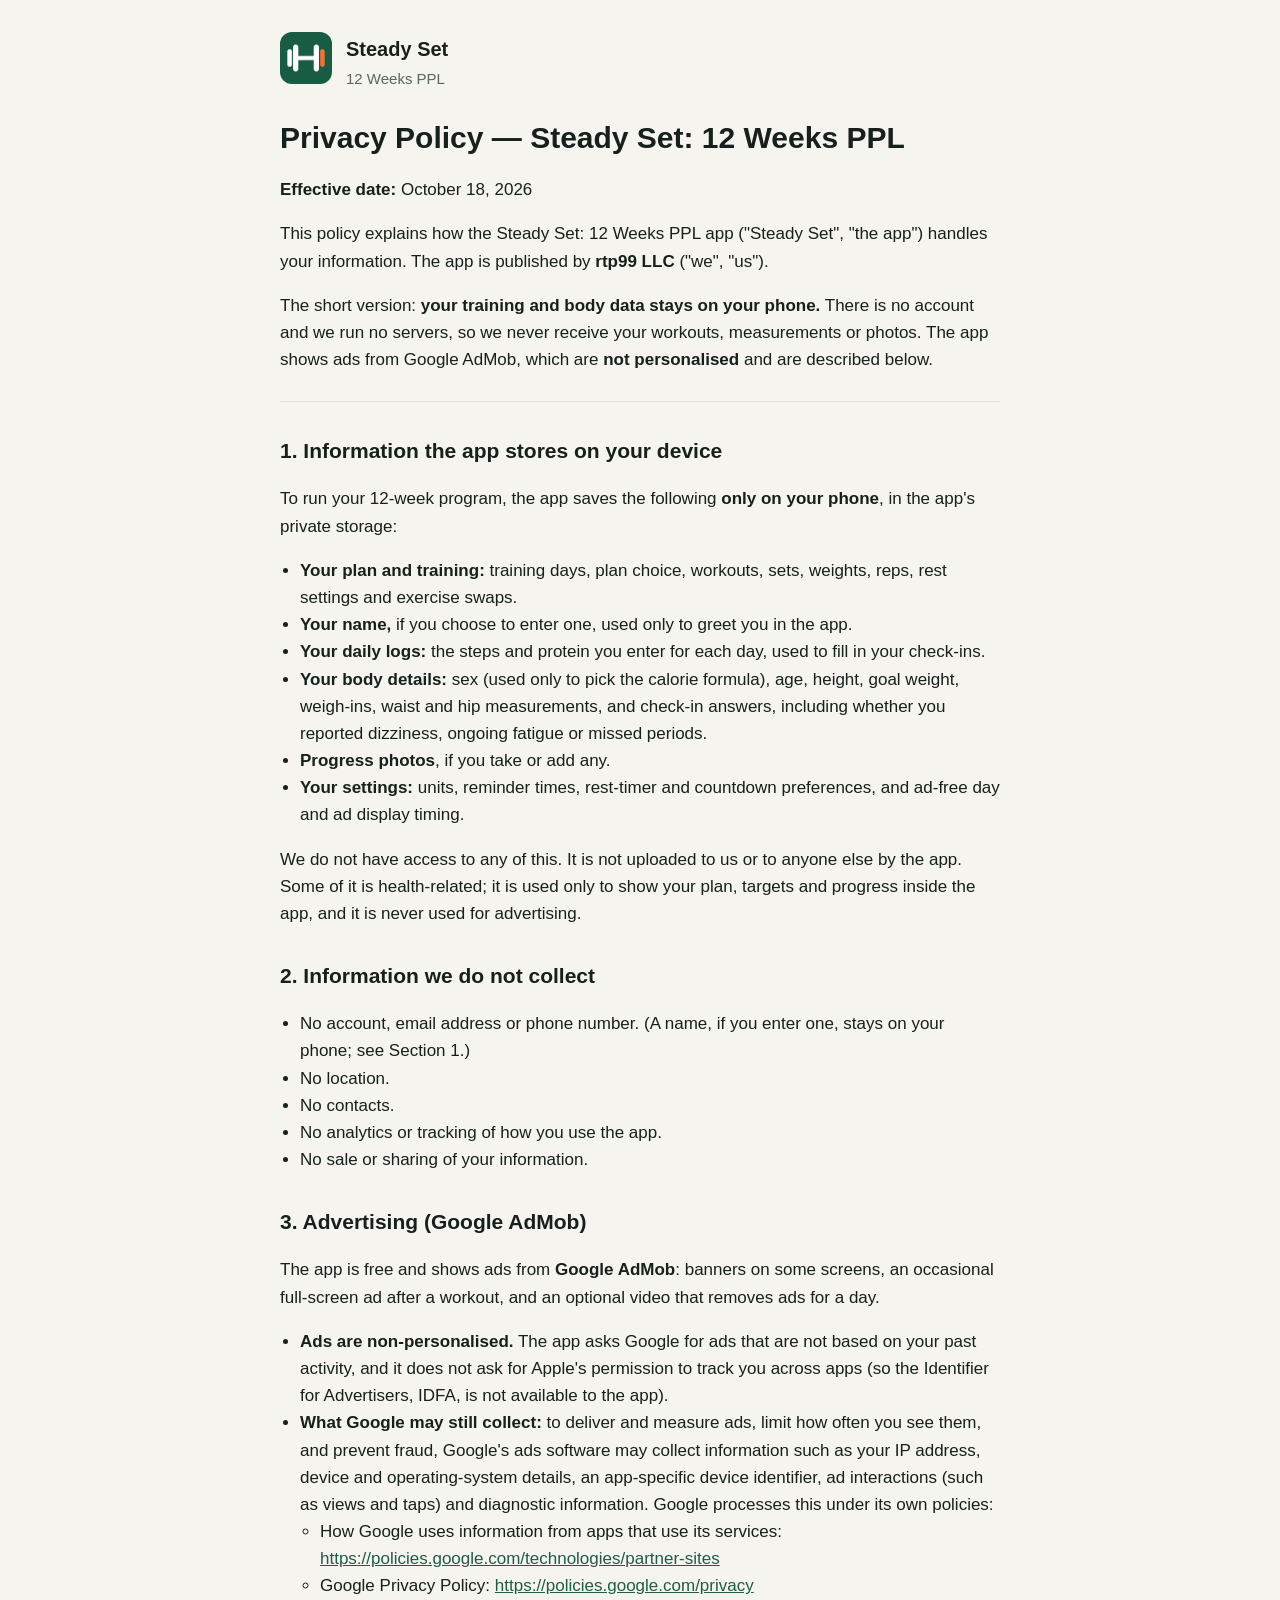
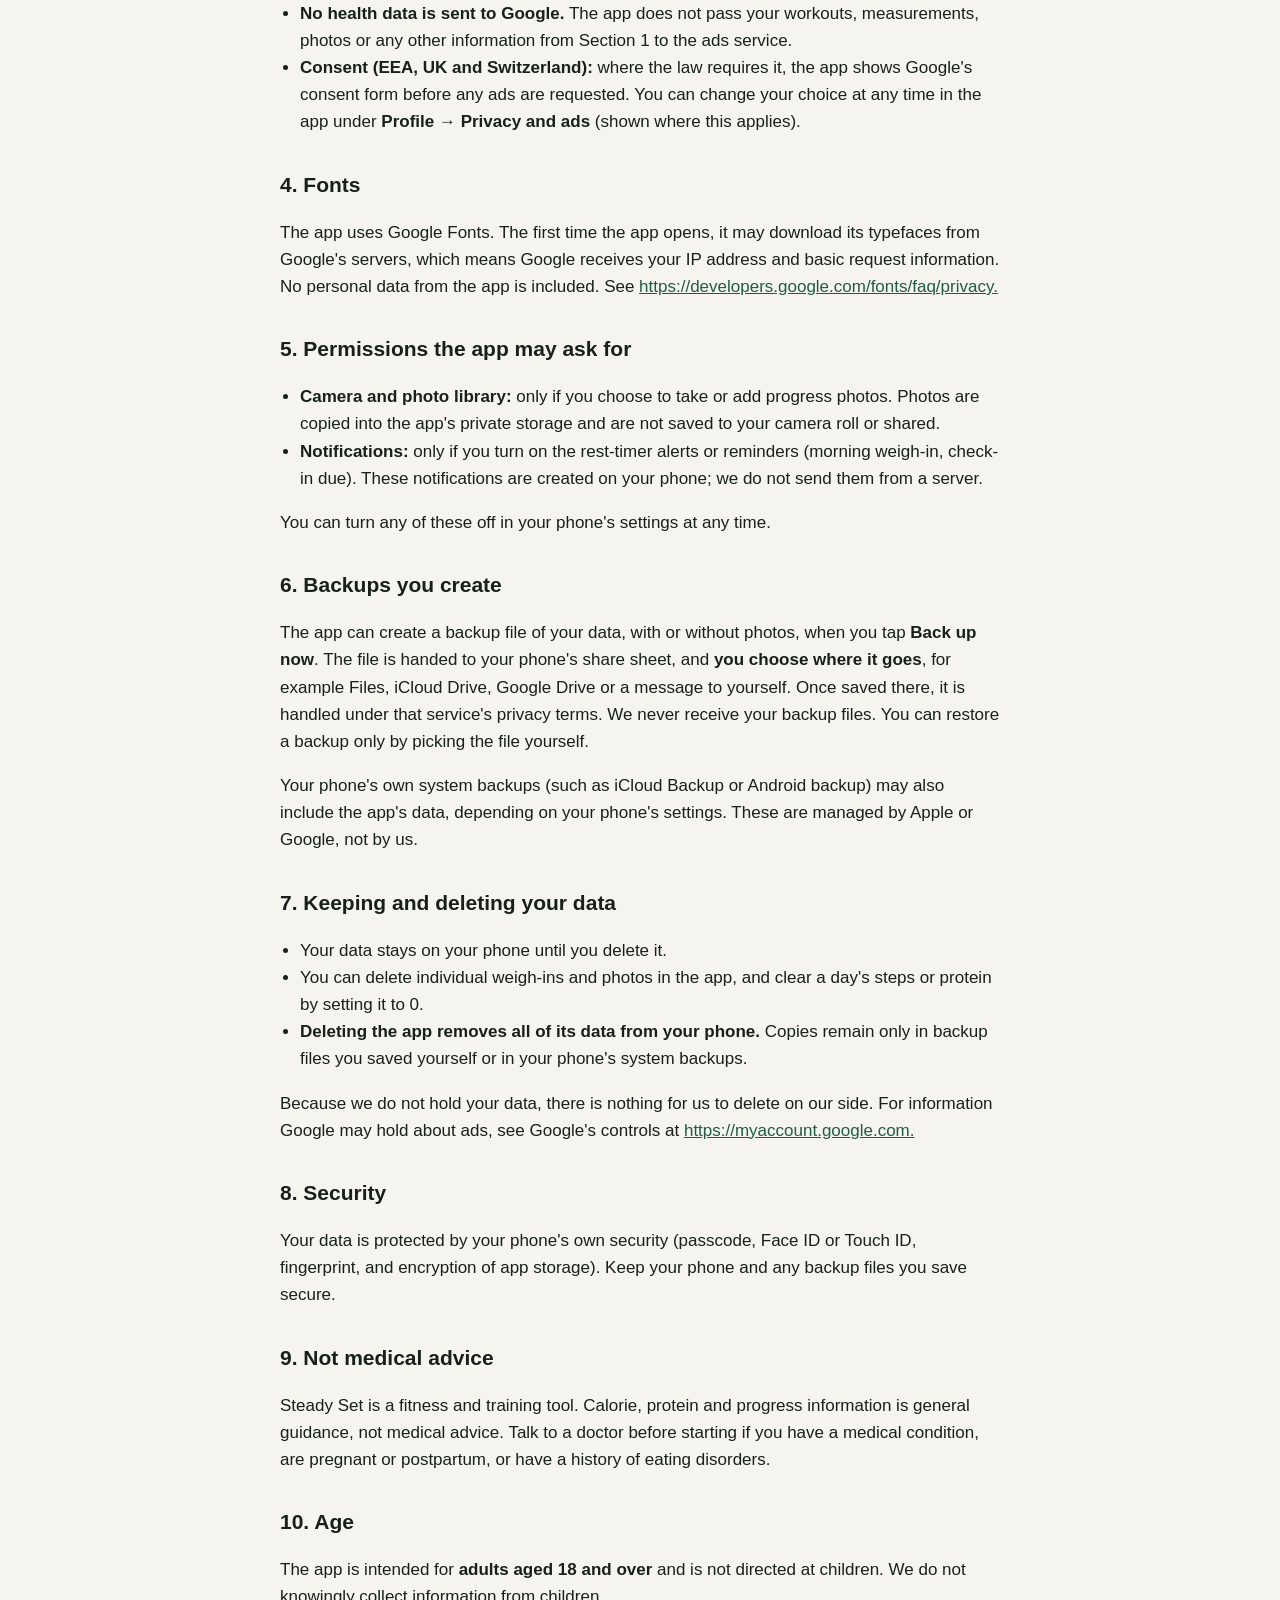
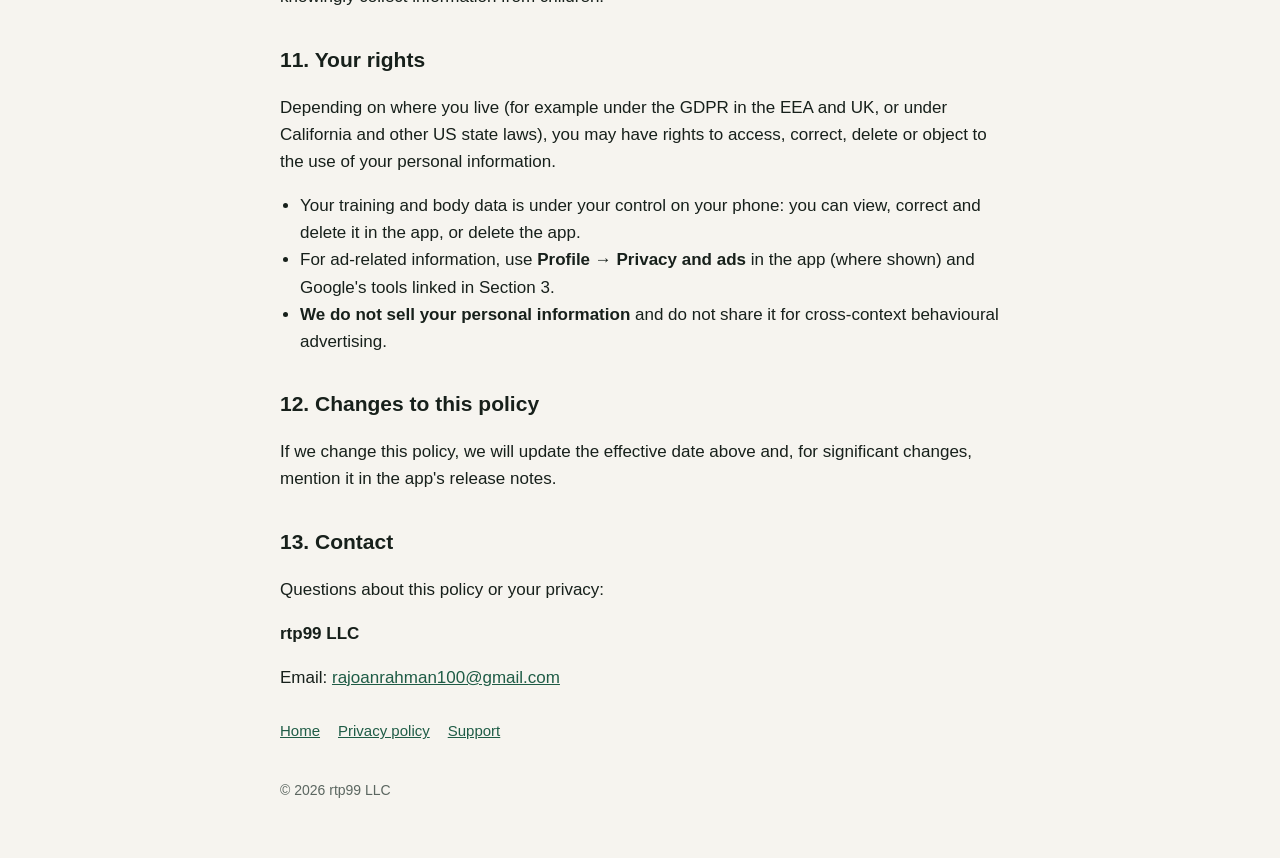
==== privacy.html @ 3f6a7335 "Add files via upload" ====
<!doctype html>
<html lang="en">
<head>
<meta charset="utf-8">
<meta name="viewport" content="width=device-width, initial-scale=1">
<title>Privacy policy · Steady Set</title>
<meta name="description" content="How Steady Set handles your information.">
<link rel="icon" href="icon.png">
<link rel="stylesheet" href="style.css">
</head>
<body>
<div class="wrap">
<header class="brand"><a href="./"><img src="icon.png" alt=""></a>
<a href="./"><strong>Steady Set</strong><span>12 Weeks PPL</span></a></header>
<div class="doc">
<h1>Privacy Policy — Steady Set: 12 Weeks PPL</h1>
<p><strong>Effective date:</strong> October 18, 2026</p>
<p>This policy explains how the Steady Set: 12 Weeks PPL app ("Steady Set", "the app") handles your information. The app is published by <strong>rtp99 LLC</strong> ("we", "us").</p>
<p>The short version: <strong>your training and body data stays on your phone.</strong> There is no account and we run no servers, so we never receive your workouts, measurements or photos. The app shows ads from Google AdMob, which are <strong>not personalised</strong> and are described below.</p>
<hr>
<h2>1. Information the app stores on your device</h2>
<p>To run your 12-week program, the app saves the following <strong>only on your phone</strong>, in the app's private storage:</p>
<ul>
<li><strong>Your plan and training:</strong> training days, plan choice, workouts, sets, weights, reps, rest settings and exercise swaps.</li>
<li><strong>Your name,</strong> if you choose to enter one, used only to greet you in the app.</li>
<li><strong>Your daily logs:</strong> the steps and protein you enter for each day, used to fill in your check-ins.</li>
<li><strong>Your body details:</strong> sex (used only to pick the calorie formula), age, height, goal weight, weigh-ins, waist and hip measurements, and check-in answers, including whether you reported dizziness, ongoing fatigue or missed periods.</li>
<li><strong>Progress photos</strong>, if you take or add any.</li>
<li><strong>Your settings:</strong> units, reminder times, rest-timer and countdown preferences, and ad-free day and ad display timing.</li>
</ul>
<p>We do not have access to any of this. It is not uploaded to us or to anyone else by the app. Some of it is health-related; it is used only to show your plan, targets and progress inside the app, and it is never used for advertising.</p>
<h2>2. Information we do not collect</h2>
<ul>
<li>No account, email address or phone number. (A name, if you enter one, stays on your phone; see Section 1.)</li>
<li>No location.</li>
<li>No contacts.</li>
<li>No analytics or tracking of how you use the app.</li>
<li>No sale or sharing of your information.</li>
</ul>
<h2>3. Advertising (Google AdMob)</h2>
<p>The app is free and shows ads from <strong>Google AdMob</strong>: banners on some screens, an occasional full-screen ad after a workout, and an optional video that removes ads for a day.</p>
<ul>
<li><strong>Ads are non-personalised.</strong> The app asks Google for ads that are not based on your past activity, and it does not ask for Apple's permission to track you across apps (so the Identifier for Advertisers, IDFA, is not available to the app).</li>
<li><strong>What Google may still collect:</strong> to deliver and measure ads, limit how often you see them, and prevent fraud, Google's ads software may collect information such as your IP address, device and operating-system details, an app-specific device identifier, ad interactions (such as views and taps) and diagnostic information. Google processes this under its own policies:</li>
<ul>
<li>How Google uses information from apps that use its services: <a href="https://policies.google.com/technologies/partner-sites">https://policies.google.com/technologies/partner-sites</a></li>
<li>Google Privacy Policy: <a href="https://policies.google.com/privacy">https://policies.google.com/privacy</a></li>
</ul>
<li><strong>No health data is sent to Google.</strong> The app does not pass your workouts, measurements, photos or any other information from Section 1 to the ads service.</li>
<li><strong>Consent (EEA, UK and Switzerland):</strong> where the law requires it, the app shows Google's consent form before any ads are requested. You can change your choice at any time in the app under <strong>Profile → Privacy and ads</strong> (shown where this applies).</li>
</ul>
<h2>4. Fonts</h2>
<p>The app uses Google Fonts. The first time the app opens, it may download its typefaces from Google's servers, which means Google receives your IP address and basic request information. No personal data from the app is included. See <a href="https://developers.google.com/fonts/faq/privacy.">https://developers.google.com/fonts/faq/privacy.</a></p>
<h2>5. Permissions the app may ask for</h2>
<ul>
<li><strong>Camera and photo library:</strong> only if you choose to take or add progress photos. Photos are copied into the app's private storage and are not saved to your camera roll or shared.</li>
<li><strong>Notifications:</strong> only if you turn on the rest-timer alerts or reminders (morning weigh-in, check-in due). These notifications are created on your phone; we do not send them from a server.</li>
</ul>
<p>You can turn any of these off in your phone's settings at any time.</p>
<h2>6. Backups you create</h2>
<p>The app can create a backup file of your data, with or without photos, when you tap <strong>Back up now</strong>. The file is handed to your phone's share sheet, and <strong>you choose where it goes</strong>, for example Files, iCloud Drive, Google Drive or a message to yourself. Once saved there, it is handled under that service's privacy terms. We never receive your backup files. You can restore a backup only by picking the file yourself.</p>
<p>Your phone's own system backups (such as iCloud Backup or Android backup) may also include the app's data, depending on your phone's settings. These are managed by Apple or Google, not by us.</p>
<h2>7. Keeping and deleting your data</h2>
<ul>
<li>Your data stays on your phone until you delete it.</li>
<li>You can delete individual weigh-ins and photos in the app, and clear a day's steps or protein by setting it to 0.</li>
<li><strong>Deleting the app removes all of its data from your phone.</strong> Copies remain only in backup files you saved yourself or in your phone's system backups.</li>
</ul>
<p>Because we do not hold your data, there is nothing for us to delete on our side. For information Google may hold about ads, see Google's controls at <a href="https://myaccount.google.com.">https://myaccount.google.com.</a></p>
<h2>8. Security</h2>
<p>Your data is protected by your phone's own security (passcode, Face ID or Touch ID, fingerprint, and encryption of app storage). Keep your phone and any backup files you save secure.</p>
<h2>9. Not medical advice</h2>
<p>Steady Set is a fitness and training tool. Calorie, protein and progress information is general guidance, not medical advice. Talk to a doctor before starting if you have a medical condition, are pregnant or postpartum, or have a history of eating disorders.</p>
<h2>10. Age</h2>
<p>The app is intended for <strong>adults aged 18 and over</strong> and is not directed at children. We do not knowingly collect information from children.</p>
<h2>11. Your rights</h2>
<p>Depending on where you live (for example under the GDPR in the EEA and UK, or under California and other US state laws), you may have rights to access, correct, delete or object to the use of your personal information.</p>
<ul>
<li>Your training and body data is under your control on your phone: you can view, correct and delete it in the app, or delete the app.</li>
<li>For ad-related information, use <strong>Profile → Privacy and ads</strong> in the app (where shown) and Google's tools linked in Section 3.</li>
<li><strong>We do not sell your personal information</strong> and do not share it for cross-context behavioural advertising.</li>
</ul>
<h2>12. Changes to this policy</h2>
<p>If we change this policy, we will update the effective date above and, for significant changes, mention it in the app's release notes.</p>
<h2>13. Contact</h2>
<p>Questions about this policy or your privacy:</p>
<p><strong>rtp99 LLC</strong></p>
<p>Email: <a href="mailto:rajoanrahman100@gmail.com">rajoanrahman100@gmail.com</a></p>
</div>
<nav class="links"><a href="./">Home</a><a href="privacy.html">Privacy policy</a><a href="support.html">Support</a></nav>
<footer>© 2026 rtp99 LLC</footer>
</div>
</body>
</html>
---- style.css ----
:root {
  --pine: #1f5c46;
  --pine-tint: #e3eee8;
  --ink: #17201b;
  --ink-2: #5b6660;
  --linen: #f6f4ef;
  --surface: #ffffff;
  --border: #e4e0d6;
}
* { box-sizing: border-box; }
body {
  margin: 0;
  font: 17px/1.6 -apple-system, BlinkMacSystemFont, "Segoe UI", Roboto, sans-serif;
  color: var(--ink);
  background: var(--linen);
}
a { color: var(--pine); }
.wrap { max-width: 760px; margin: 0 auto; padding: 32px 20px 56px; }
header.brand { display: flex; align-items: center; gap: 14px; margin-bottom: 28px; }
header.brand img { width: 52px; height: 52px; border-radius: 12px; }
header.brand a { text-decoration: none; color: inherit; }
header.brand strong { display: block; font-size: 20px; }
header.brand span { color: var(--ink-2); font-size: 15px; }
.hero {
  background: var(--pine); color: #fff; border-radius: 28px;
  padding: 40px 28px; margin-bottom: 28px;
}
.hero h1 { margin: 0 0 12px; font-size: 34px; line-height: 1.15; }
.hero p { margin: 0; color: #d8eae0; font-size: 18px; }
.card {
  background: var(--surface); border: 1px solid var(--border);
  border-radius: 20px; padding: 22px 24px; margin-bottom: 16px;
}
.card h2 { margin: 0 0 8px; font-size: 19px; }
.card p, .card li { color: var(--ink-2); }
ul { padding-left: 20px; }
nav.links { display: flex; flex-wrap: wrap; gap: 18px; margin-top: 28px; font-size: 15px; }
footer { margin-top: 36px; color: var(--ink-2); font-size: 14px; }
.doc h1 { font-size: 30px; line-height: 1.2; }
.doc h2 { margin-top: 32px; font-size: 21px; }
.doc hr { border: 0; border-top: 1px solid var(--border); margin: 28px 0; }
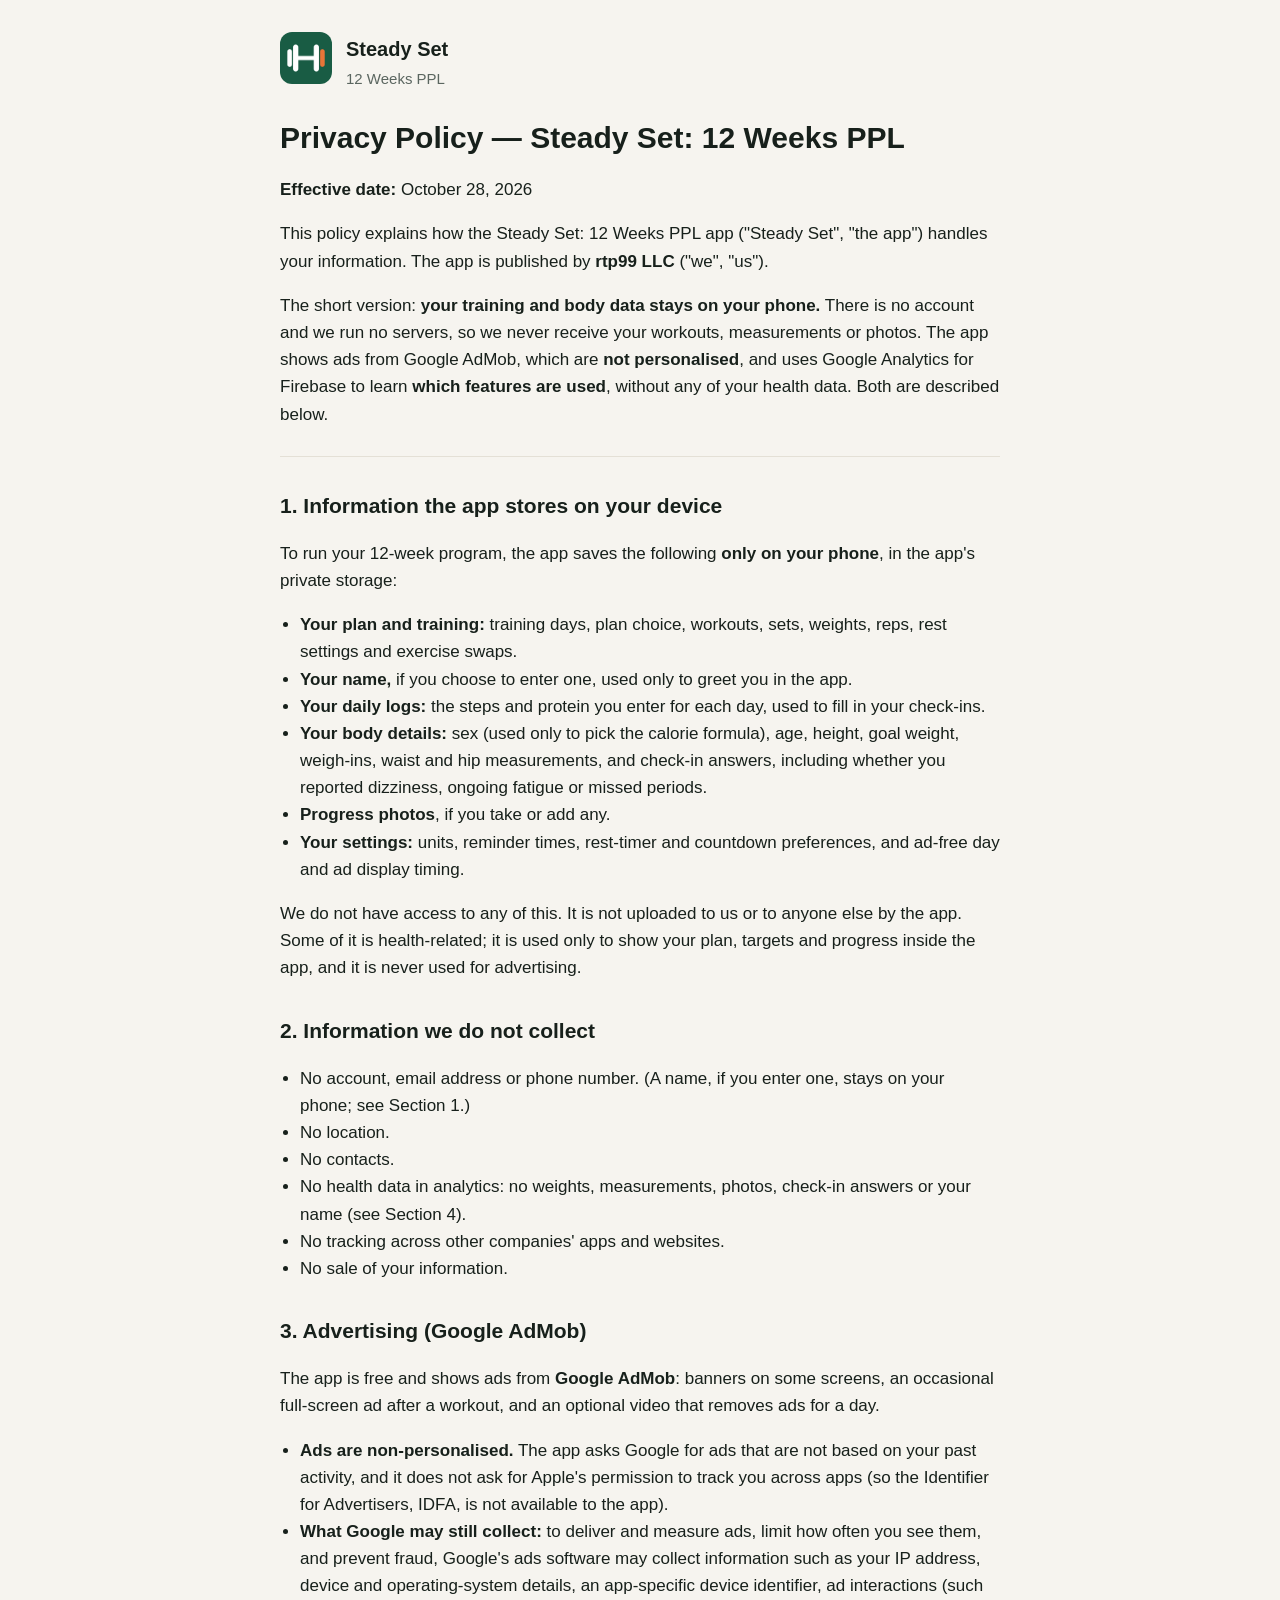
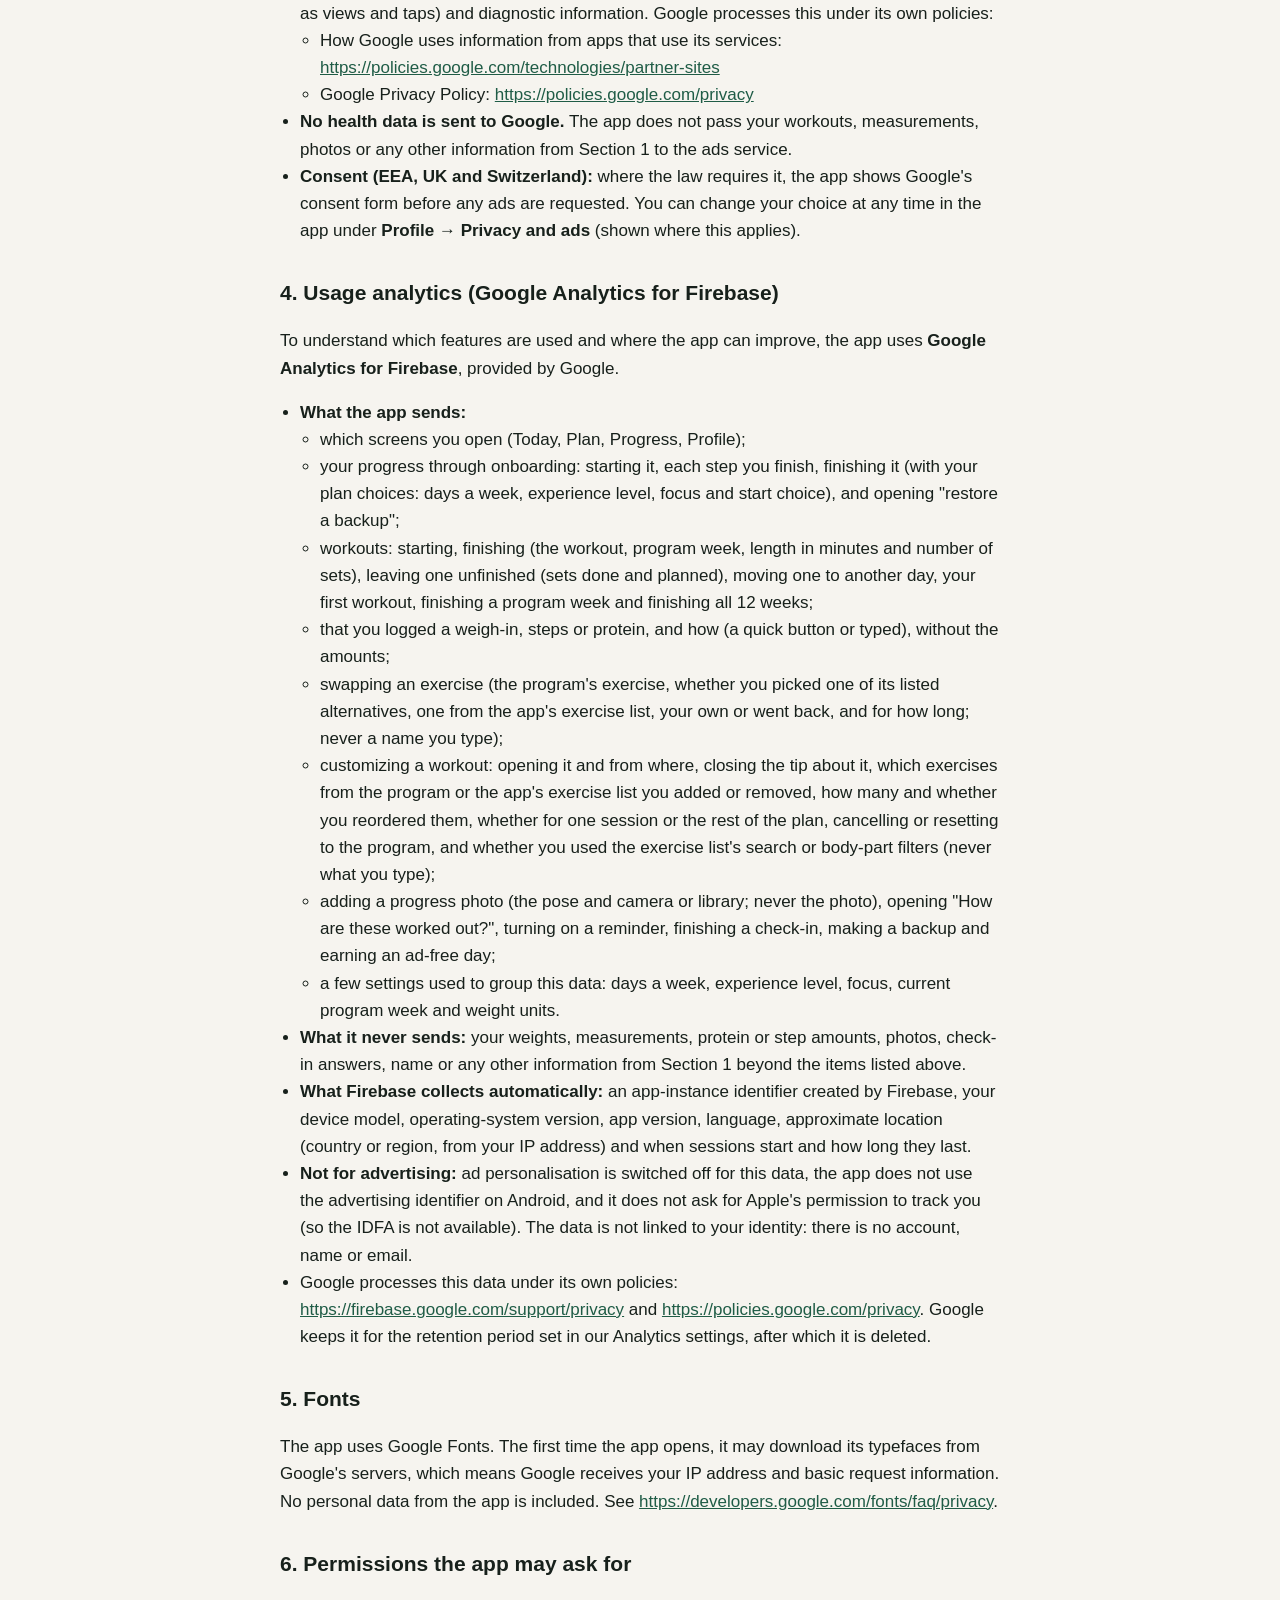
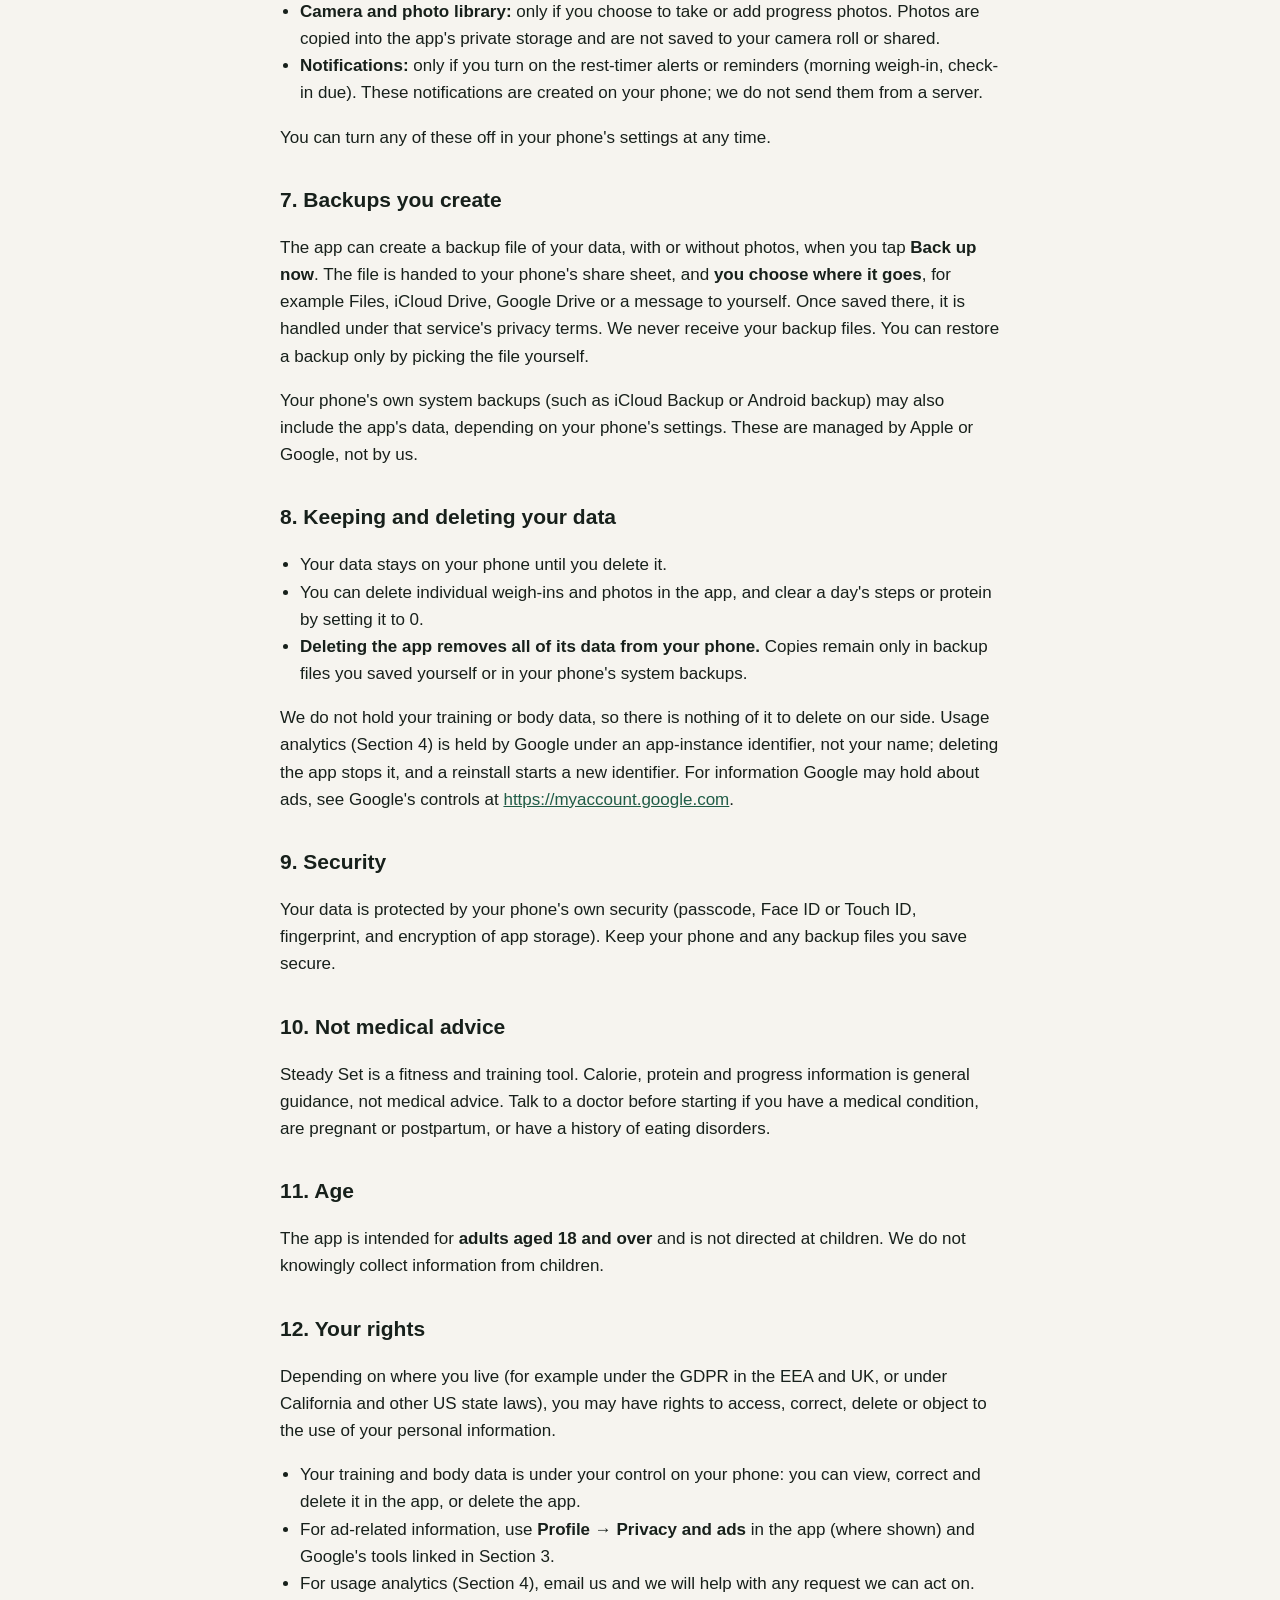
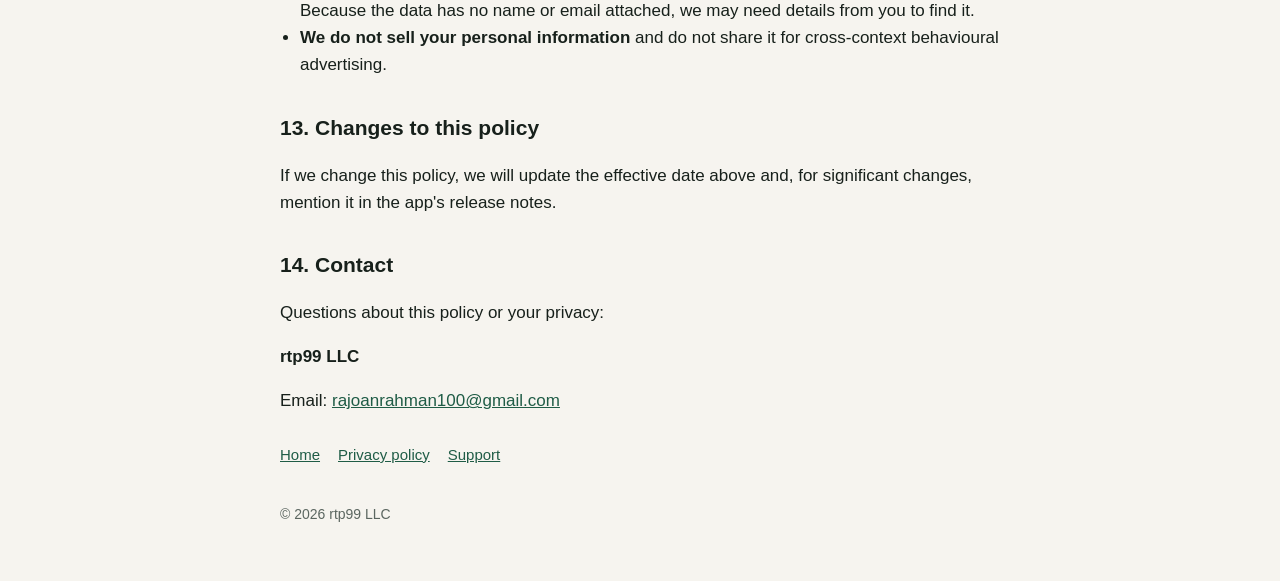
==== commit fbbe67b7: "Privacy policy: Firebase Analytics and workout customization Effective October 28, 2026. Adds the us" ====
--- a/privacy.html
+++ b/privacy.html
@@ -14,9 +14,9 @@
 <a href="./"><strong>Steady Set</strong><span>12 Weeks PPL</span></a></header>
 <div class="doc">
 <h1>Privacy Policy — Steady Set: 12 Weeks PPL</h1>
-<p><strong>Effective date:</strong> October 18, 2026</p>
+<p><strong>Effective date:</strong> October 28, 2026</p>
 <p>This policy explains how the Steady Set: 12 Weeks PPL app ("Steady Set", "the app") handles your information. The app is published by <strong>rtp99 LLC</strong> ("we", "us").</p>
-<p>The short version: <strong>your training and body data stays on your phone.</strong> There is no account and we run no servers, so we never receive your workouts, measurements or photos. The app shows ads from Google AdMob, which are <strong>not personalised</strong> and are described below.</p>
+<p>The short version: <strong>your training and body data stays on your phone.</strong> There is no account and we run no servers, so we never receive your workouts, measurements or photos. The app shows ads from Google AdMob, which are <strong>not personalised</strong>, and uses Google Analytics for Firebase to learn <strong>which features are used</strong>, without any of your health data. Both are described below.</p>
 <hr>
 <h2>1. Information the app stores on your device</h2>
 <p>To run your 12-week program, the app saves the following <strong>only on your phone</strong>, in the app's private storage:</p>
@@ -34,55 +34,78 @@
 <li>No account, email address or phone number. (A name, if you enter one, stays on your phone; see Section 1.)</li>
 <li>No location.</li>
 <li>No contacts.</li>
-<li>No analytics or tracking of how you use the app.</li>
-<li>No sale or sharing of your information.</li>
+<li>No health data in analytics: no weights, measurements, photos, check-in answers or your name (see Section 4).</li>
+<li>No tracking across other companies' apps and websites.</li>
+<li>No sale of your information.</li>
 </ul>
 <h2>3. Advertising (Google AdMob)</h2>
 <p>The app is free and shows ads from <strong>Google AdMob</strong>: banners on some screens, an occasional full-screen ad after a workout, and an optional video that removes ads for a day.</p>
 <ul>
 <li><strong>Ads are non-personalised.</strong> The app asks Google for ads that are not based on your past activity, and it does not ask for Apple's permission to track you across apps (so the Identifier for Advertisers, IDFA, is not available to the app).</li>
-<li><strong>What Google may still collect:</strong> to deliver and measure ads, limit how often you see them, and prevent fraud, Google's ads software may collect information such as your IP address, device and operating-system details, an app-specific device identifier, ad interactions (such as views and taps) and diagnostic information. Google processes this under its own policies:</li>
+<li><strong>What Google may still collect:</strong> to deliver and measure ads, limit how often you see them, and prevent fraud, Google's ads software may collect information such as your IP address, device and operating-system details, an app-specific device identifier, ad interactions (such as views and taps) and diagnostic information. Google processes this under its own policies:
 <ul>
 <li>How Google uses information from apps that use its services: <a href="https://policies.google.com/technologies/partner-sites">https://policies.google.com/technologies/partner-sites</a></li>
 <li>Google Privacy Policy: <a href="https://policies.google.com/privacy">https://policies.google.com/privacy</a></li>
 </ul>
+</li>
 <li><strong>No health data is sent to Google.</strong> The app does not pass your workouts, measurements, photos or any other information from Section 1 to the ads service.</li>
 <li><strong>Consent (EEA, UK and Switzerland):</strong> where the law requires it, the app shows Google's consent form before any ads are requested. You can change your choice at any time in the app under <strong>Profile → Privacy and ads</strong> (shown where this applies).</li>
 </ul>
-<h2>4. Fonts</h2>
-<p>The app uses Google Fonts. The first time the app opens, it may download its typefaces from Google's servers, which means Google receives your IP address and basic request information. No personal data from the app is included. See <a href="https://developers.google.com/fonts/faq/privacy.">https://developers.google.com/fonts/faq/privacy.</a></p>
-<h2>5. Permissions the app may ask for</h2>
+<h2>4. Usage analytics (Google Analytics for Firebase)</h2>
+<p>To understand which features are used and where the app can improve, the app uses <strong>Google Analytics for Firebase</strong>, provided by Google.</p>
+<ul>
+<li><strong>What the app sends:</strong>
+<ul>
+<li>which screens you open (Today, Plan, Progress, Profile);</li>
+<li>your progress through onboarding: starting it, each step you finish, finishing it (with your plan choices: days a week, experience level, focus and start choice), and opening "restore a backup";</li>
+<li>workouts: starting, finishing (the workout, program week, length in minutes and number of sets), leaving one unfinished (sets done and planned), moving one to another day, your first workout, finishing a program week and finishing all 12 weeks;</li>
+<li>that you logged a weigh-in, steps or protein, and how (a quick button or typed), without the amounts;</li>
+<li>swapping an exercise (the program's exercise, whether you picked one of its listed alternatives, one from the app's exercise list, your own or went back, and for how long; never a name you type);</li>
+<li>customizing a workout: opening it and from where, closing the tip about it, which exercises from the program or the app's exercise list you added or removed, how many and whether you reordered them, whether for one session or the rest of the plan, cancelling or resetting to the program, and whether you used the exercise list's search or body-part filters (never what you type);</li>
+<li>adding a progress photo (the pose and camera or library; never the photo), opening "How are these worked out?", turning on a reminder, finishing a check-in, making a backup and earning an ad-free day;</li>
+<li>a few settings used to group this data: days a week, experience level, focus, current program week and weight units.</li>
+</ul>
+</li>
+<li><strong>What it never sends:</strong> your weights, measurements, protein or step amounts, photos, check-in answers, name or any other information from Section 1 beyond the items listed above.</li>
+<li><strong>What Firebase collects automatically:</strong> an app-instance identifier created by Firebase, your device model, operating-system version, app version, language, approximate location (country or region, from your IP address) and when sessions start and how long they last.</li>
+<li><strong>Not for advertising:</strong> ad personalisation is switched off for this data, the app does not use the advertising identifier on Android, and it does not ask for Apple's permission to track you (so the IDFA is not available). The data is not linked to your identity: there is no account, name or email.</li>
+<li>Google processes this data under its own policies: <a href="https://firebase.google.com/support/privacy">https://firebase.google.com/support/privacy</a> and <a href="https://policies.google.com/privacy">https://policies.google.com/privacy</a>. Google keeps it for the retention period set in our Analytics settings, after which it is deleted.</li>
+</ul>
+<h2>5. Fonts</h2>
+<p>The app uses Google Fonts. The first time the app opens, it may download its typefaces from Google's servers, which means Google receives your IP address and basic request information. No personal data from the app is included. See <a href="https://developers.google.com/fonts/faq/privacy">https://developers.google.com/fonts/faq/privacy</a>.</p>
+<h2>6. Permissions the app may ask for</h2>
 <ul>
 <li><strong>Camera and photo library:</strong> only if you choose to take or add progress photos. Photos are copied into the app's private storage and are not saved to your camera roll or shared.</li>
 <li><strong>Notifications:</strong> only if you turn on the rest-timer alerts or reminders (morning weigh-in, check-in due). These notifications are created on your phone; we do not send them from a server.</li>
 </ul>
 <p>You can turn any of these off in your phone's settings at any time.</p>
-<h2>6. Backups you create</h2>
+<h2>7. Backups you create</h2>
 <p>The app can create a backup file of your data, with or without photos, when you tap <strong>Back up now</strong>. The file is handed to your phone's share sheet, and <strong>you choose where it goes</strong>, for example Files, iCloud Drive, Google Drive or a message to yourself. Once saved there, it is handled under that service's privacy terms. We never receive your backup files. You can restore a backup only by picking the file yourself.</p>
 <p>Your phone's own system backups (such as iCloud Backup or Android backup) may also include the app's data, depending on your phone's settings. These are managed by Apple or Google, not by us.</p>
-<h2>7. Keeping and deleting your data</h2>
+<h2>8. Keeping and deleting your data</h2>
 <ul>
 <li>Your data stays on your phone until you delete it.</li>
 <li>You can delete individual weigh-ins and photos in the app, and clear a day's steps or protein by setting it to 0.</li>
 <li><strong>Deleting the app removes all of its data from your phone.</strong> Copies remain only in backup files you saved yourself or in your phone's system backups.</li>
 </ul>
-<p>Because we do not hold your data, there is nothing for us to delete on our side. For information Google may hold about ads, see Google's controls at <a href="https://myaccount.google.com.">https://myaccount.google.com.</a></p>
-<h2>8. Security</h2>
+<p>We do not hold your training or body data, so there is nothing of it to delete on our side. Usage analytics (Section 4) is held by Google under an app-instance identifier, not your name; deleting the app stops it, and a reinstall starts a new identifier. For information Google may hold about ads, see Google's controls at <a href="https://myaccount.google.com">https://myaccount.google.com</a>.</p>
+<h2>9. Security</h2>
 <p>Your data is protected by your phone's own security (passcode, Face ID or Touch ID, fingerprint, and encryption of app storage). Keep your phone and any backup files you save secure.</p>
-<h2>9. Not medical advice</h2>
+<h2>10. Not medical advice</h2>
 <p>Steady Set is a fitness and training tool. Calorie, protein and progress information is general guidance, not medical advice. Talk to a doctor before starting if you have a medical condition, are pregnant or postpartum, or have a history of eating disorders.</p>
-<h2>10. Age</h2>
+<h2>11. Age</h2>
 <p>The app is intended for <strong>adults aged 18 and over</strong> and is not directed at children. We do not knowingly collect information from children.</p>
-<h2>11. Your rights</h2>
+<h2>12. Your rights</h2>
 <p>Depending on where you live (for example under the GDPR in the EEA and UK, or under California and other US state laws), you may have rights to access, correct, delete or object to the use of your personal information.</p>
 <ul>
 <li>Your training and body data is under your control on your phone: you can view, correct and delete it in the app, or delete the app.</li>
 <li>For ad-related information, use <strong>Profile → Privacy and ads</strong> in the app (where shown) and Google's tools linked in Section 3.</li>
+<li>For usage analytics (Section 4), email us and we will help with any request we can act on. Because the data has no name or email attached, we may need details from you to find it.</li>
 <li><strong>We do not sell your personal information</strong> and do not share it for cross-context behavioural advertising.</li>
 </ul>
-<h2>12. Changes to this policy</h2>
+<h2>13. Changes to this policy</h2>
 <p>If we change this policy, we will update the effective date above and, for significant changes, mention it in the app's release notes.</p>
-<h2>13. Contact</h2>
+<h2>14. Contact</h2>
 <p>Questions about this policy or your privacy:</p>
 <p><strong>rtp99 LLC</strong></p>
 <p>Email: <a href="mailto:rajoanrahman100@gmail.com">rajoanrahman100@gmail.com</a></p>
